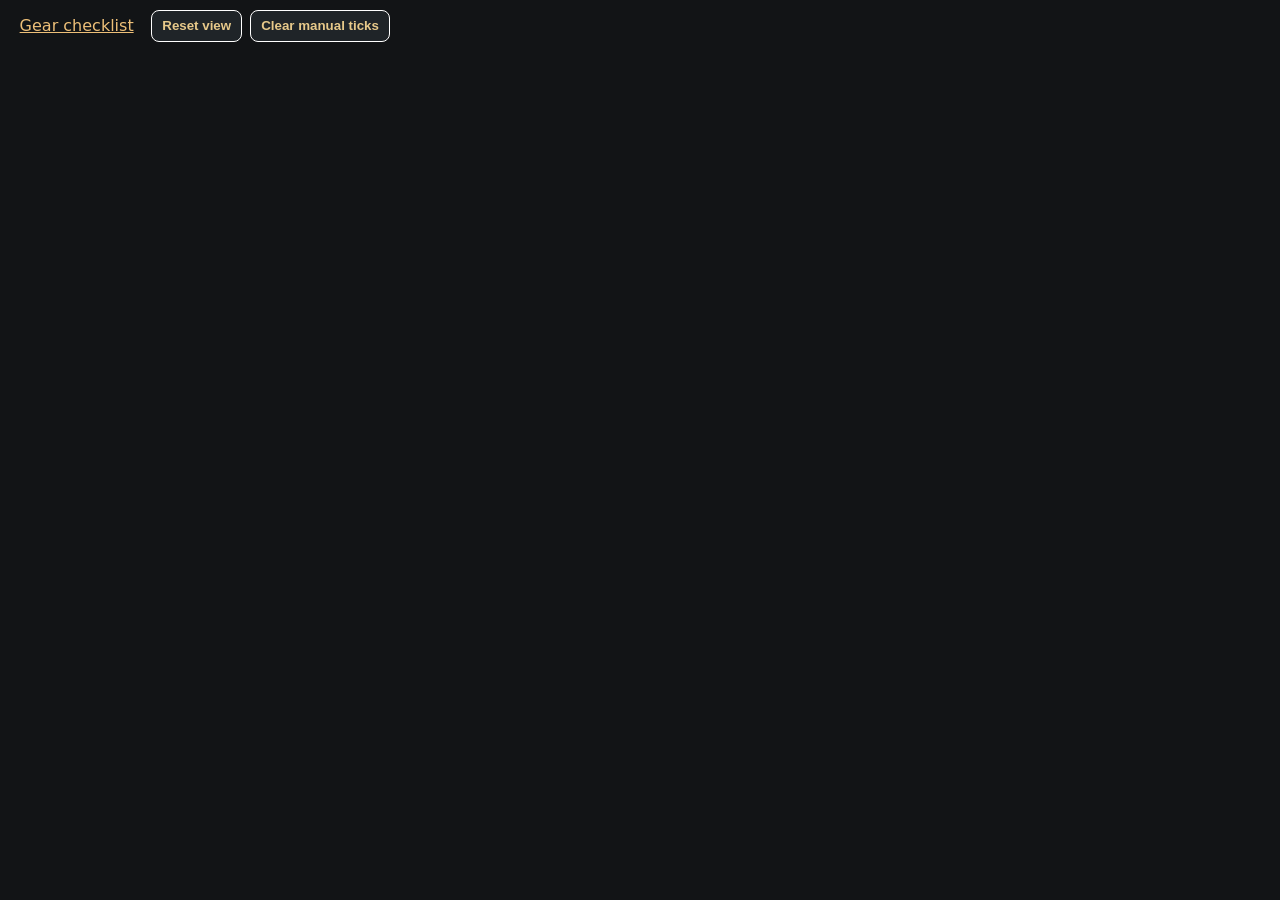
==== map.html @ 98f03267 "Add bank import and responsive gear checklist" ====
<!DOCTYPE html>
<html lang="en">
<head>
  <meta charset="UTF-8" />
  <meta name="viewport" content="width=device-width, initial-scale=1" />
  <title>Progression Map | OSRS Ironman Gear</title>

  <link rel="stylesheet" href="./css/styles.css" />
</head>

<body>
  <div class="wrap">

    <div class="hud">
      <a class="checklist-link" href="./">Gear checklist</a>
      <button id="btn-reset" type="button">
        Reset view
      </button>

      <button id="btn-clear" type="button">
        Clear manual ticks
      </button>
    </div>

    <svg
      id="root"
      viewBox="0 0 13850 11250"
      tabindex="0"
      aria-label="Ironman Map"
    >

      <g id="content">

        <!-- PNG image layers injected by main.js -->
        <g id="image-layers"></g>

        <!-- Interactive overlays -->
        <g id="overlays"></g>

      </g>

    </svg>

    <!-- Right-click link menu -->
    <div id="context-menu" class="context-menu hidden"></div>

  </div>

  <script type="module" src="./js/main.js"></script>

</body>
</html>
---- css/styles.css ----
html,
body {
  height: 100%;
  margin: 0;
  background: #121416;
  color: #e5e7eb;
  font-family: system-ui, sans-serif;
}

.wrap {
  position: fixed;
  inset: 0;
  user-select: none;
  -webkit-user-select: none;
  touch-action: none;
}

svg {
  width: 100%;
  height: 100%;
  display: block;
  outline: none;
}

.hud {
  position: absolute;
  top: 10px;
  left: 10px;
  display: flex;
  gap: 8px;
  z-index: 10;
}

.hud button {
  background: #1f2428;
  border: 1px solid #ffffff;
  color: #e7c98a;
  padding: 6px 10px;
  border-radius: 8px;
  cursor: pointer;
  font-weight: 600;
}

.hud button:hover {
  background: #2a3137;
}

.overlay {
  fill: #15ff00;
  fill-opacity: 0.50;
  stroke: none;
}

.pannable {
  cursor: grab;
}

.pannable.dragging {
  cursor: grabbing;
}

/* Right-click context menu */

.context-menu {
  position: fixed;
  min-width: 220px;
  max-width: 320px;
  background: #121416;
  border: 2px solid #ffffff;
  border-radius: 0;
  padding: 0;
  box-shadow: 0 6px 18px rgba(0, 0, 0, 0.55);
  z-index: 9999;
  overflow: hidden;
}

.context-menu.hidden {
  display: none;
}

.context-menu-title {
  padding: 10px 14px;
  color: #e7c98a;
  font-size: 16px;
  font-weight: 800;
  border-bottom: 2px solid #ffffff;
}

.context-menu-item {
  display: block;
  width: 100%;
  box-sizing: border-box;
  padding: 10px 14px;
  background: transparent;
  border: none;
  border-bottom: 1px solid #ffffff;
  color: #e7c98a;
  text-decoration: none;
  font-size: 15px;
  font-weight: 600;
  line-height: 1.25;
  text-align: left;
  cursor: pointer;
}

.context-menu-item:last-child {
  border-bottom: none;
}

.context-menu-item:hover {
  background: #1f2428;
}

.context-menu-empty {
  display: block;
  padding: 10px 14px;
  color: #e7c98a;
  font-size: 15px;
  font-weight: 600;
  opacity: 0.8;
}
.checklist-link {
  align-self: center;
  color: #edbf78;
  padding: 0.4rem 0.6rem;
}
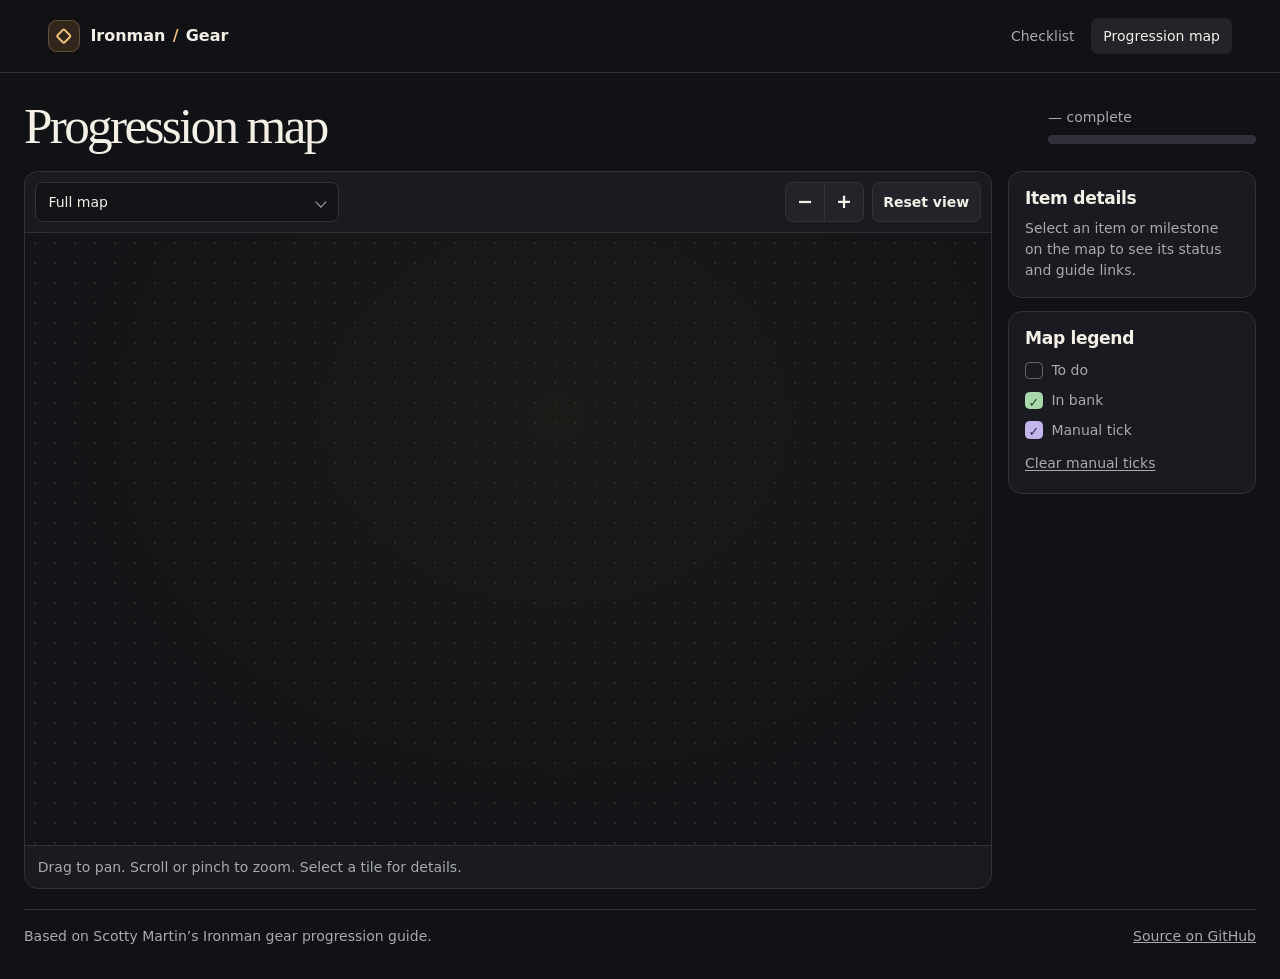
==== commit 3ebbdfdf: "Restyle the interactive progression map" ====
--- a/map.html
+++ b/map.html
@@ -1,52 +1,93 @@
-<!DOCTYPE html>
+<!doctype html>
 <html lang="en">
 <head>
-  <meta charset="UTF-8" />
-  <meta name="viewport" content="width=device-width, initial-scale=1" />
+  <meta charset="utf-8">
+  <meta name="viewport" content="width=device-width, initial-scale=1">
+  <meta name="theme-color" content="#111215">
+  <meta name="description" content="Explore the Old School RuneScape Ironman gear progression map and track your gear.">
   <title>Progression Map | OSRS Ironman Gear</title>
+  <link rel="stylesheet" href="./css/checklist.css">
+  <link rel="stylesheet" href="./css/styles.css">
+</head>
+<body>
+  <header class="site-header">
+    <div class="shell header-inner">
+      <a class="brand" href="./" aria-label="Ironman Gear Tracker home">
+        <span class="brand-mark" aria-hidden="true"><i></i></span>
+        <span>Ironman<span class="brand-muted"> / </span>Gear</span>
+      </a>
+      <nav aria-label="Guide views">
+        <a href="./">Checklist</a>
+        <a href="./map.html" aria-current="page">Progression map</a>
+      </nav>
+    </div>
+  </header>
 
-  <link rel="stylesheet" href="./css/styles.css" />
-</head>
-
-<body>
-  <div class="wrap">
-
-    <div class="hud">
-      <a class="checklist-link" href="./">Gear checklist</a>
-      <button id="btn-reset" type="button">
-        Reset view
-      </button>
-
-      <button id="btn-clear" type="button">
-        Clear manual ticks
-      </button>
+  <main class="shell map-shell">
+    <div class="map-heading">
+      <h1>Progression map</h1>
+      <div class="map-progress">
+        <span id="map-progress-count">— complete</span>
+        <progress id="map-progress-meter" aria-label="Overall gear progression" max="100" value="0"></progress>
+      </div>
     </div>
 
-    <svg
-      id="root"
-      viewBox="0 0 13850 11250"
-      tabindex="0"
-      aria-label="Ironman Map"
-    >
+    <div class="map-layout">
+      <section class="map-frame" aria-label="Gear progression chart">
+        <div class="map-tools">
+          <label class="section-field map-section-picker">
+            <span class="sr-only">Jump to section</span>
+            <select id="map-section"><option value="">Full map</option></select>
+          </label>
+          <div class="map-zoom" role="group" aria-label="Zoom controls">
+            <button id="zoom-out" type="button" aria-label="Zoom out">−</button>
+            <button id="zoom-in" type="button" aria-label="Zoom in">+</button>
+          </div>
+          <button id="btn-reset" class="map-button" type="button">Reset view</button>
+        </div>
+        <svg id="root" class="map-canvas" viewBox="0 0 13850 11250" tabindex="0" role="group" aria-label="Interactive gear progression map" aria-describedby="map-instructions">
+          <defs><clipPath id="tile-artwork"></clipPath></defs>
+          <g id="section-panels" aria-hidden="true"></g>
+          <g id="progression-paths" aria-hidden="true"></g>
+          <g id="tile-backs" aria-hidden="true"></g>
+          <g id="image-layers" clip-path="url(#tile-artwork)" aria-hidden="true"></g>
+          <g id="map-tiles"></g>
+        </svg>
+        <p class="map-help" id="map-instructions">Drag to pan. Scroll or pinch to zoom. Select a tile for details.<span class="sr-only"> Use the arrow keys to move between focused tiles and Enter to open details.</span></p>
+        <noscript><p class="map-help">Enable JavaScript to explore the map.</p></noscript>
+      </section>
 
-      <g id="content">
+      <aside class="map-sidebar">
+        <section class="map-panel map-details" id="map-details" aria-labelledby="selected-item" data-empty="true">
+          <div class="details-heading">
+            <h2 id="selected-item">Item details</h2>
+            <button id="close-details" class="map-button close-details" type="button" aria-label="Close item details" hidden>×</button>
+          </div>
+          <p id="selection-placeholder">Select an item or milestone on the map to see its status and guide links.</p>
+          <div id="selection" hidden>
+            <p id="item-status" class="map-status" role="status"></p>
+            <p id="item-quantity" class="item-quantity" hidden></p>
+            <button id="toggle-complete" class="map-button" type="button">Mark complete</button>
+            <ul id="item-links" class="item-links"></ul>
+          </div>
+        </section>
+        <section class="map-panel map-legend" aria-labelledby="legend-title">
+          <h2 id="legend-title">Map legend</h2>
+          <ul>
+            <li><span class="legend-sample" aria-hidden="true"></span>To do</li>
+            <li><span class="legend-sample legend-bank" aria-hidden="true">✓</span>In bank</li>
+            <li><span class="legend-sample legend-manual" aria-hidden="true">✓</span>Manual tick</li>
+          </ul>
+          <button id="btn-clear" class="text-button clear-button" type="button">Clear manual ticks</button>
+        </section>
+      </aside>
+    </div>
+  </main>
 
-        <!-- PNG image layers injected by main.js -->
-        <g id="image-layers"></g>
-
-        <!-- Interactive overlays -->
-        <g id="overlays"></g>
-
-      </g>
-
-    </svg>
-
-    <!-- Right-click link menu -->
-    <div id="context-menu" class="context-menu hidden"></div>
-
-  </div>
-
+  <footer class="shell site-footer map-shell">
+    <span>Based on Scotty Martin’s Ironman gear progression guide.</span>
+    <a href="https://github.com/ITheFallenI/OSRS-Ironman-Gear-Progression">Source on GitHub</a>
+  </footer>
   <script type="module" src="./js/main.js"></script>
-
 </body>
 </html>
--- a/css/checklist.css
+++ b/css/checklist.css
@@ -0,0 +1,161 @@
+:root {
+  color-scheme: dark;
+  font: 100%/1.5 "Segoe UI", system-ui, sans-serif;
+  --background: #111215;
+  --panel: #191b20;
+  --field: #121417;
+  --border: #303238;
+  --text: #f4f0e8;
+  --muted: #a8a9b1;
+  --gold: #edbf78;
+  --green: #a9d8ad;
+}
+
+* { box-sizing: border-box; }
+body { margin: 0; background: var(--background); color: var(--text); }
+button, textarea, input, select { font: inherit; }
+button, select, a, input[type="checkbox"] { cursor: pointer; }
+a { color: inherit; }
+[hidden] { display: none !important; }
+:focus-visible { outline: 2px solid var(--gold); outline-offset: 3px; }
+
+.shell { width: min(74rem, calc(100% - 3rem)); margin-inline: auto; }
+.site-header { border-bottom: 1px solid var(--border); }
+.header-inner { display: flex; justify-content: space-between; align-items: center; min-height: 4.5rem; gap: 1rem; }
+.brand { display: flex; align-items: center; gap: .65rem; text-decoration: none; font-weight: 700; white-space: nowrap; }
+.brand-muted { color: var(--gold); padding-inline: .1rem; }
+.brand-mark {
+  width: 2rem;
+  height: 2rem;
+  display: grid;
+  place-items: center;
+  border: 1px solid #665136;
+  border-radius: .55rem;
+  background: #30261b;
+}
+.brand-mark i { width: .72rem; height: .72rem; transform: rotate(45deg); border: 2px solid var(--gold); border-radius: .14rem; }
+.header-inner nav { display: flex; gap: .3rem; }
+.header-inner nav a { padding: .46rem .75rem; border-radius: .45rem; text-decoration: none; font-size: .875rem; color: var(--muted); }
+.header-inner nav a[aria-current], .header-inner nav a:hover { color: var(--text); background: #22242a; }
+
+.overview {
+  isolation: isolate;
+  position: relative;
+  overflow: hidden;
+  display: grid;
+  grid-template-columns: minmax(0, 1fr) minmax(17.5rem, .56fr);
+  align-items: center;
+  gap: 2.25rem;
+  margin-block: 2.5rem 2rem;
+  padding: clamp(1.5rem, 4vw, 3.25rem);
+  border: 1px solid #413a30;
+  border-radius: 1rem;
+  background: radial-gradient(ellipse at 0 0, #3c2d21, transparent 74%), #1b1b20;
+}
+.overview::after {
+  content: "";
+  position: absolute;
+  z-index: -1;
+  inset: 0;
+  background: repeating-radial-gradient(ellipse at 104% 10%, transparent 0 25px, #b98e5118 26px 27px, transparent 28px 43px);
+  pointer-events: none;
+}
+.eyebrow { color: var(--gold); font-size: .82rem; font-weight: 700; letter-spacing: .12em; text-transform: uppercase; margin: 0 0 .75rem; }
+h1 { font: 500 clamp(2.65rem, 5.25vw, 4.75rem)/.99 Georgia, serif; letter-spacing: -.052em; margin: 0; }
+.intro > p:last-child { color: #d4c9b9; margin: 1.15rem 0 0; }
+.progress-card { background: #16171ce8; border: 1px solid #4a4241; border-radius: .85rem; padding: 1.3rem; min-width: 0; }
+.progress-heading { display: flex; justify-content: space-between; align-items: flex-end; gap: .5rem; font-variant-numeric: tabular-nums; }
+.progress-heading p { color: var(--muted); font-size: .875rem; margin: 0; }
+.progress-heading strong { display: block; margin-top: .3rem; font-size: clamp(1.65rem, 3.25vw, 2.45rem); letter-spacing: -.05em; line-height: 1.1; }
+#progress-percent { color: var(--gold); font-weight: 700; }
+progress { display: block; width: 100%; height: .55rem; margin-block: 1.15rem; border: 0; border-radius: 99px; appearance: none; background: #333039; }
+progress::-webkit-progress-bar { background: #333039; border-radius: 99px; }
+progress::-webkit-progress-value { background: var(--gold); border-radius: 99px; }
+progress::-moz-progress-bar { background: var(--gold); border-radius: 99px; }
+.progress-breakdown { display: grid; gap: .44rem; margin: 0; font-size: .875rem; }
+.progress-breakdown div { display: flex; justify-content: space-between; gap: .5rem; }
+.progress-breakdown dt { color: var(--muted); }
+.progress-breakdown dd { margin: 0; font-weight: 600; }
+.progress-breakdown i { display: inline-block; border-radius: 50%; width: .42rem; height: .42rem; margin: 0 .5rem .12rem 0; }
+.bank-dot { background: var(--green); }
+.manual-dot { background: #c4b5ec; }
+
+.workspace { display: grid; grid-template-columns: minmax(16.75rem, 19rem) minmax(0, 1fr); align-items: start; gap: 1.6rem; }
+.import-card { padding: 1.2rem; border: 1px solid var(--border); border-radius: .85rem; background: var(--panel); }
+h2 { margin: 0; font-size: 1.36rem; letter-spacing: -.02em; line-height: 1.2; }
+.import-card > p { color: var(--muted); margin: .5rem 0 1.05rem; }
+.input-heading { display: flex; justify-content: space-between; align-items: center; gap: .35rem; margin-bottom: .4rem; font-size: .875rem; font-weight: 600; }
+.text-button { border: 0; background: transparent; color: var(--gold); padding: .18rem 0; font-size: .875rem; text-decoration: underline; text-underline-offset: .17em; }
+.text-button:hover { color: #ffe0ab; }
+textarea { display: block; resize: vertical; width: 100%; min-height: 6rem; padding: .65rem; border: 1px solid var(--border); border-radius: .5rem; color: var(--text); background: var(--field); font: .875rem/1.55 Consolas, monospace; }
+textarea::placeholder, input::placeholder { color: #a09fa8; opacity: 1; }
+.primary-button { width: 100%; margin-top: .72rem; padding: .63rem .9rem; border: 0; border-radius: .5rem; color: #19140d; background: var(--gold); font-weight: 750; }
+.primary-button:hover { background: #ffd398; }
+.import-card .privacy { border-top: 1px solid var(--border); padding-top: .85rem; margin: 1rem 0 0; font-size: .875rem; }
+.import-card .import-result { margin: .8rem 0 .25rem; color: var(--green); font-size: .875rem; }
+.import-card .import-result.error { color: #f4ae9c; }
+.clear-button { color: var(--muted); }
+
+.checklist-heading { display: flex; flex-wrap: wrap; align-items: baseline; justify-content: space-between; gap: .4rem; margin-bottom: .85rem; }
+.checklist-heading h2 { font-size: 1.65rem; }
+#result-count { font-size: .875rem; color: var(--muted); }
+.filters { display: grid; grid-template-columns: minmax(0, 1fr) minmax(10rem, 13rem); gap: .55rem; }
+.search-field, .section-field { position: relative; min-width: 0; }
+.search-field input, .section-field select { width: 100%; min-height: 2.7rem; border: 1px solid var(--border); border-radius: .5rem; background: var(--panel); color: var(--text); }
+.search-field input { padding: .45rem .6rem .45rem 2.15rem; }
+.search-field > span { position: absolute; inset: .83rem auto auto .78rem; width: .69rem; height: .69rem; border: 1.5px solid var(--muted); border-radius: 50%; pointer-events: none; }
+.search-field > span::after { content: ""; position: absolute; width: .32rem; height: 1.5px; background: var(--muted); transform: rotate(45deg); inset: .58rem auto auto .48rem; }
+.section-field select { appearance: none; padding: .45rem 1.8rem .45rem .75rem; text-overflow: ellipsis; }
+.section-field::after { content: ""; position: absolute; width: .42rem; height: .42rem; border: solid var(--muted); border-width: 0 1.5px 1.5px 0; transform: rotate(45deg); inset: 1rem .9rem auto auto; pointer-events: none; }
+.status-filters { display: flex; gap: .38rem; margin-block: .75rem 1rem; }
+.status-filters button { padding: .32rem .75rem; border: 1px solid var(--border); border-radius: 99px; background: transparent; color: var(--muted); font-size: .875rem; font-weight: 600; }
+.status-filters button:hover { color: var(--text); }
+.status-filters button[aria-pressed="true"] { color: var(--gold); border-color: #806441; background: #2d241b; }
+.gear-group { overflow: hidden; margin-bottom: 1rem; border: 1px solid var(--border); border-radius: .75rem; background: var(--panel); }
+.group-heading { display: flex; justify-content: space-between; align-items: center; gap: .5rem; padding: .72rem .9rem; background: #22242b; }
+.group-heading h3 { margin: 0; font-size: 1rem; }
+.group-heading > span { color: var(--muted); font-size: .875rem; white-space: nowrap; }
+.gear-list { list-style: none; padding: 0; margin: 0; }
+.gear-row { display: grid; grid-template-columns: minmax(0, 1fr) auto 2.65rem; align-items: center; gap: .7rem; min-height: 3rem; padding: .3rem .9rem; border-top: 1px solid var(--border); }
+.gear-row:hover { background: #202228; }
+.gear-row[data-status="bank"] { background: #1b2722; }
+.gear-name { display: flex; align-items: center; gap: .72rem; min-height: 2.3rem; cursor: pointer; }
+.gear-label { overflow-wrap: anywhere; }
+.gear-checkbox { flex: 0 0 auto; width: 1.1rem; height: 1.1rem; margin: 0; accent-color: #c4b5ec; }
+.gear-row[data-status="bank"] .gear-checkbox { accent-color: var(--green); }
+.gear-status { justify-self: end; color: var(--muted); font-size: .875rem; }
+.gear-row[data-status="bank"] .gear-status, .gear-row[data-status="manual"] .gear-status { padding: .13rem .45rem; border-radius: .3rem; }
+.gear-row[data-status="bank"] .gear-status { background: #2a4334; color: var(--green); }
+.gear-row[data-status="manual"] .gear-status { background: #302943; color: #d1c6f4; }
+.wiki-link { padding: .32rem .1rem; color: var(--muted); font-size: .875rem; text-align: right; text-decoration: underline; text-underline-offset: .2em; }
+.wiki-link:hover { color: var(--gold); }
+.empty { padding: 1.5rem; text-align: center; border: 1px dashed var(--border); border-radius: .75rem; color: var(--muted); }
+.site-footer { display: flex; justify-content: space-between; flex-wrap: wrap; gap: .3rem 1rem; padding-block: 1rem 2rem; border-top: 1px solid var(--border); margin-top: 1.25rem; color: var(--muted); font-size: .875rem; }
+.site-footer a:hover { color: var(--gold); }
+.sr-only { position: absolute; width: 1px; height: 1px; padding: 0; overflow: hidden; clip-path: inset(50%); white-space: nowrap; }
+
+@media (max-width: 53rem) {
+  .overview { grid-template-columns: 1fr; gap: 1.2rem; margin-block: 1.25rem 1rem; }
+  .workspace { gap: 1rem; }
+  .desktop-break { display: none; }
+}
+@media (max-width: 43rem) {
+  .shell { width: calc(100% - 1.5rem); }
+  .header-inner { min-height: 3.65rem; gap: .4rem; }
+  .header-inner nav { gap: 0; }
+  .header-inner nav a { padding: .4rem .45rem; }
+  .brand { gap: .4rem; font-size: .9rem; }
+  .brand-mark { width: 1.6rem; height: 1.6rem; }
+  .overview { padding: 1rem; gap: 1rem; }
+  h1 { font-size: clamp(2.2rem, 8.5vw, 3.25rem); }
+  .intro > p:last-child { margin-top: .7rem; }
+  .progress-card { padding: .85rem; }
+  progress { margin-block: .7rem; }
+  .workspace { grid-template-columns: minmax(0, 1fr); }
+  .import-card { margin-bottom: .35rem; }
+  .gear-row { padding-inline: .7rem; gap: .45rem; }
+}
+@media (max-width: 29rem) {
+  .filters { grid-template-columns: minmax(0, 1fr); }
+  .gear-name { gap: .45rem; }
+}
--- a/css/styles.css
+++ b/css/styles.css
@@ -1,126 +1,113 @@
-html,
-body {
-  height: 100%;
-  margin: 0;
-  background: #121416;
-  color: #e5e7eb;
-  font-family: system-ui, sans-serif;
-}
-
-.wrap {
-  position: fixed;
-  inset: 0;
-  user-select: none;
-  -webkit-user-select: none;
-  touch-action: none;
-}
-
-svg {
-  width: 100%;
-  height: 100%;
-  display: block;
-  outline: none;
-}
-
-.hud {
-  position: absolute;
-  top: 10px;
-  left: 10px;
-  display: flex;
-  gap: 8px;
-  z-index: 10;
-}
-
-.hud button {
-  background: #1f2428;
-  border: 1px solid #ffffff;
-  color: #e7c98a;
-  padding: 6px 10px;
-  border-radius: 8px;
-  cursor: pointer;
-  font-weight: 600;
-}
-
-.hud button:hover {
-  background: #2a3137;
-}
-
-.overlay {
-  fill: #15ff00;
-  fill-opacity: 0.50;
-  stroke: none;
-}
-
-.pannable {
-  cursor: grab;
-}
-
-.pannable.dragging {
-  cursor: grabbing;
-}
-
-/* Right-click context menu */
-
-.context-menu {
-  position: fixed;
-  min-width: 220px;
-  max-width: 320px;
-  background: #121416;
-  border: 2px solid #ffffff;
-  border-radius: 0;
-  padding: 0;
-  box-shadow: 0 6px 18px rgba(0, 0, 0, 0.55);
-  z-index: 9999;
-  overflow: hidden;
-}
-
-.context-menu.hidden {
-  display: none;
-}
-
-.context-menu-title {
-  padding: 10px 14px;
-  color: #e7c98a;
-  font-size: 16px;
-  font-weight: 800;
-  border-bottom: 2px solid #ffffff;
-}
-
-.context-menu-item {
-  display: block;
-  width: 100%;
-  box-sizing: border-box;
-  padding: 10px 14px;
-  background: transparent;
-  border: none;
-  border-bottom: 1px solid #ffffff;
-  color: #e7c98a;
-  text-decoration: none;
-  font-size: 15px;
-  font-weight: 600;
-  line-height: 1.25;
-  text-align: left;
-  cursor: pointer;
-}
-
-.context-menu-item:last-child {
-  border-bottom: none;
-}
-
-.context-menu-item:hover {
-  background: #1f2428;
-}
-
-.context-menu-empty {
-  display: block;
-  padding: 10px 14px;
-  color: #e7c98a;
-  font-size: 15px;
-  font-weight: 600;
-  opacity: 0.8;
-}
-.checklist-link {
-  align-self: center;
-  color: #edbf78;
-  padding: 0.4rem 0.6rem;
-}
+.map-shell { width: min(88rem, calc(100% - 3rem)); }
+.map-heading {
+  display: flex;
+  flex-wrap: wrap;
+  align-items: center;
+  justify-content: space-between;
+  gap: .9rem 2rem;
+  margin-block: 1.55rem 1.1rem;
+}
+.map-heading h1 { font-size: clamp(2.2rem, 4vw, 3.7rem); line-height: 1.08; }
+.map-progress { flex-basis: 13rem; color: var(--muted); font-size: .875rem; }
+.map-progress progress { margin: .45rem 0 0; }
+.map-layout { position: relative; display: grid; grid-template-columns: minmax(0, 1fr) 15.5rem; align-items: start; gap: 1rem; }
+.map-frame, .map-panel { border: 1px solid var(--border); border-radius: .85rem; background: var(--panel); }
+.map-frame { min-width: 0; }
+.map-tools {
+  display: flex;
+  flex-wrap: wrap;
+  gap: .48rem;
+  align-items: center;
+  padding: .65rem;
+  border-bottom: 1px solid var(--border);
+}
+.map-section-picker { flex: 1 1 10rem; max-width: 19rem; margin-right: auto; }
+.map-section-picker select, .map-button, .map-zoom button { min-height: 2.5rem; font-size: .875rem; }
+.map-section-picker select { background: var(--field); }
+.map-button, .map-zoom button {
+  border: 1px solid var(--border);
+  border-radius: .45rem;
+  background: #22242a;
+  color: var(--text);
+  font-weight: 600;
+  padding: .35rem .65rem;
+}
+.map-button:hover, .map-zoom button:hover { color: var(--gold); border-color: #745b3f; }
+.map-zoom { display: flex; }
+.map-zoom button { min-width: 2.5rem; padding: .15rem .3rem; font-size: 1.2rem; }
+.map-zoom button:first-child { border-radius: .45rem 0 0 .45rem; }
+.map-zoom button:last-child { border-radius: 0 .45rem .45rem 0; margin-left: -1px; }
+.map-zoom button:disabled { opacity: .46; cursor: default; }
+.map-zoom button:disabled:hover { color: var(--text); border-color: var(--border); }
+
+.map-canvas {
+  display: block;
+  width: 100%;
+  height: clamp(27rem, 68vh, 57rem);
+  user-select: none;
+  touch-action: none;
+  cursor: grab;
+  background-color: var(--field);
+  background-image: radial-gradient(ellipse at 55% 30%, #29221970, transparent 75%), radial-gradient(circle, #47403980 1px, transparent 1px);
+  background-size: auto, 20px 20px;
+  isolation: isolate;
+}
+.map-canvas:focus-visible { outline-offset: -3px; }
+.map-canvas.is-dragging, .map-canvas.is-dragging .map-tile { cursor: grabbing; }
+.map-board { fill: #17191e; stroke: #48413b; stroke-width: 13; }
+.map-board-major { fill: #191b20; }
+.map-board-header { fill: #2e2824; }
+.map-board-title { fill: #f0c98f; font-size: 92px; font-weight: 650; }
+.map-board-title-small { font-size: 52px; }
+.map-board-link { cursor: pointer; }
+.map-board-link:hover .map-board-header { fill: #46372b; }
+.map-ladder-title { fill: #a99d91; font-size: 100px; font-weight: 600; }
+.tile-back { fill: #111317; }
+#image-layers { pointer-events: none; }
+.map-tile { cursor: pointer; }
+.tile-hit { fill: transparent; stroke: #46484f; stroke-width: 9; }
+.map-tile[data-status="bank"] .tile-hit { stroke: #91cda1; stroke-width: 15; }
+.map-tile[data-status="manual"] .tile-hit { stroke: #b9a6e7; stroke-width: 15; }
+.map-tile:hover .tile-hit, .map-tile:focus-visible .tile-hit, .map-tile.is-selected .tile-hit { stroke: var(--gold); stroke-width: 18; }
+.map-tile:focus { outline: none; }
+.tile-badge { display: none; pointer-events: none; }
+.map-tile[data-status="bank"] .tile-badge { display: inline; color: #24462e; fill: #a9d8ad; }
+.map-tile[data-status="manual"] .tile-badge { display: inline; color: #322647; fill: #c4b5ec; }
+.tile-badge path { fill: none; stroke: currentColor; stroke-width: 12; stroke-linecap: round; stroke-linejoin: round; }
+.map-help { margin: 0; padding: .65rem .8rem; border-top: 1px solid var(--border); color: var(--muted); font-size: .875rem; }
+
+.map-sidebar { display: grid; gap: .85rem; min-width: 0; }
+.map-panel { padding: 1rem; }
+.map-panel h2 { font-size: 1.07rem; overflow-wrap: anywhere; }
+.details-heading { display: flex; justify-content: space-between; align-items: start; gap: .55rem; }
+.close-details { min-width: 2rem; min-height: 2rem; padding: 0 .35rem; margin: -.25rem -.25rem 0 0; font-size: 1.18rem; }
+.map-panel p { margin: .6rem 0 0; color: var(--muted); font-size: .875rem; }
+.map-panel .map-status { display: inline-block; padding: .16rem .45rem; border-radius: .3rem; background: #272930; }
+.map-panel .map-status[data-status="bank"] { color: var(--green); background: #2a4334; }
+.map-panel .map-status[data-status="manual"] { color: #d1c6f4; background: #302943; }
+.map-details #toggle-complete { display: block; width: 100%; margin-top: .85rem; }
+.item-links { display: grid; gap: .4rem; list-style: none; padding: .75rem 0 0; margin: .8rem 0 0; border-top: 1px solid var(--border); }
+.item-links a { color: var(--gold); font-size: .875rem; text-underline-offset: .17em; overflow-wrap: anywhere; }
+.item-links a:hover { color: #ffe0ab; }
+.map-legend ul { display: grid; gap: .55rem; padding: 0; margin: .7rem 0 .6rem; list-style: none; }
+.map-legend li { display: flex; gap: .55rem; align-items: center; color: var(--muted); font-size: .875rem; }
+.legend-sample { display: grid; place-items: center; width: 1.1rem; height: 1.1rem; border: 1px solid #666870; border-radius: .28rem; font-size: .8rem; font-weight: 750; }
+.legend-bank { background: var(--green); color: #24462e; border-color: var(--green); }
+.legend-manual { background: #c4b5ec; color: #322647; border-color: #c4b5ec; }
+
+@media (max-width: 59rem) {
+  .map-layout { grid-template-columns: minmax(0, 1fr); }
+  .map-details[data-empty="true"] { display: none; }
+  .map-details { position: absolute; z-index: 1; right: .65rem; top: 3.9rem; width: min(16rem, calc(100% - 1.3rem)); max-height: 15rem; overflow: auto; box-shadow: 0 .65rem 2rem #0008; }
+  .map-legend ul { display: flex; flex-wrap: wrap; gap: .5rem 1.1rem; }
+}
+@media (max-width: 43rem) {
+  .map-shell { width: calc(100% - 1.5rem); }
+  .map-heading { margin-block: 1rem .75rem; }
+  .map-heading h1 { flex-basis: 100%; }
+  .map-progress { flex-basis: 100%; }
+  .map-canvas { height: clamp(22rem, 56svh, 36rem); }
+}
+@media (max-width: 24rem) {
+  .map-section-picker { flex-basis: 7rem; }
+}
